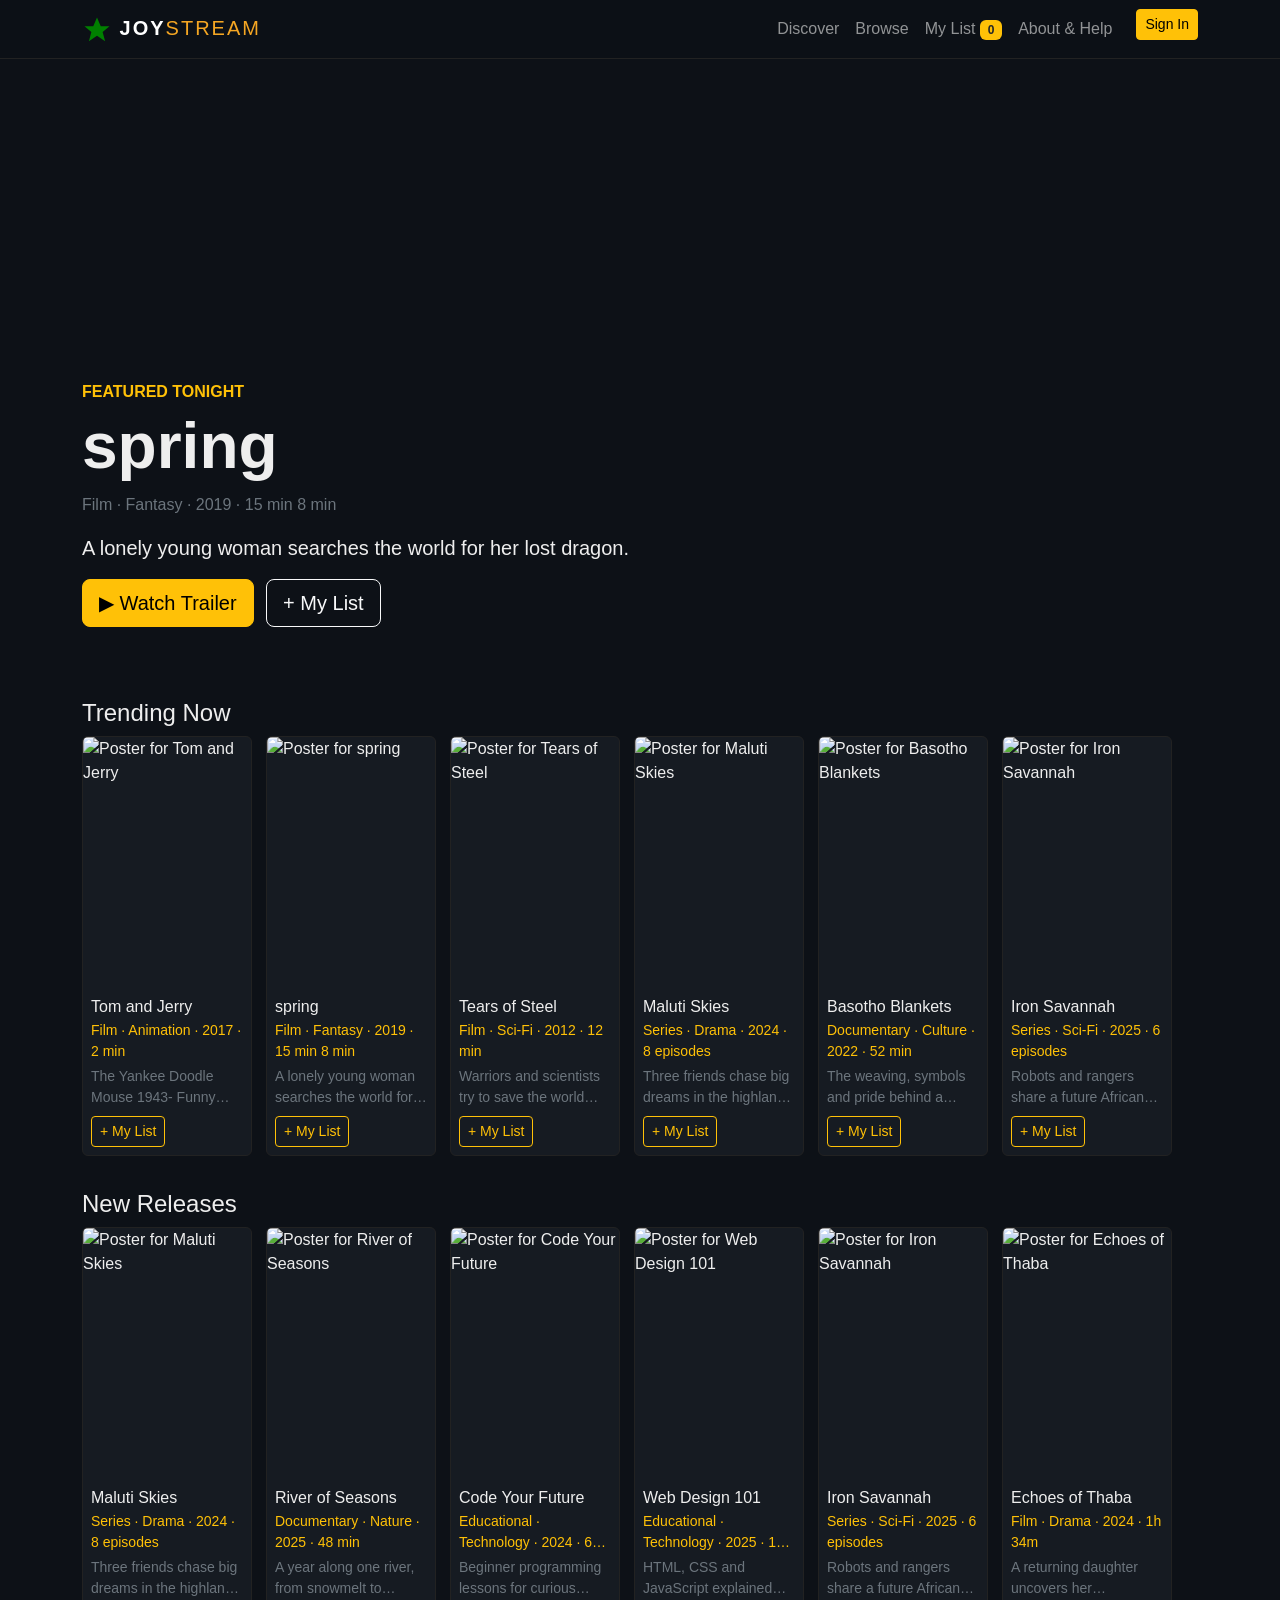
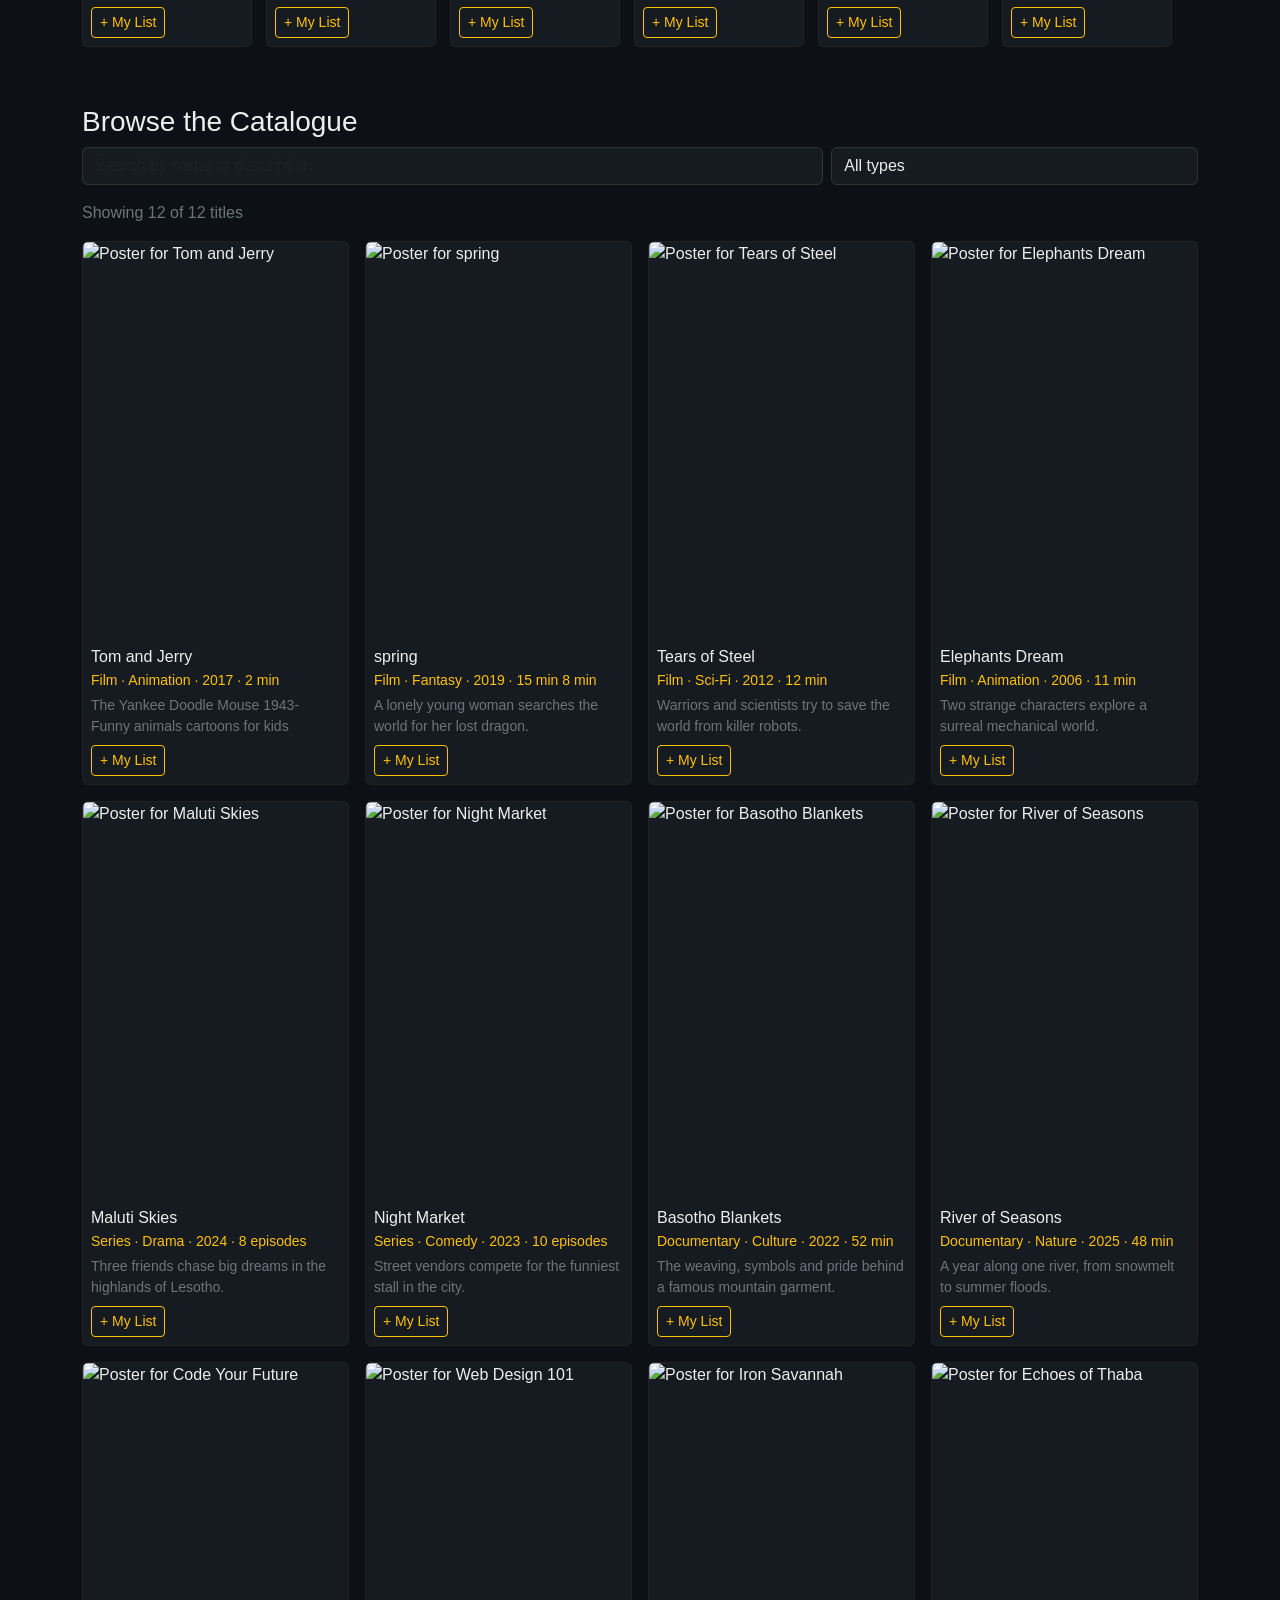
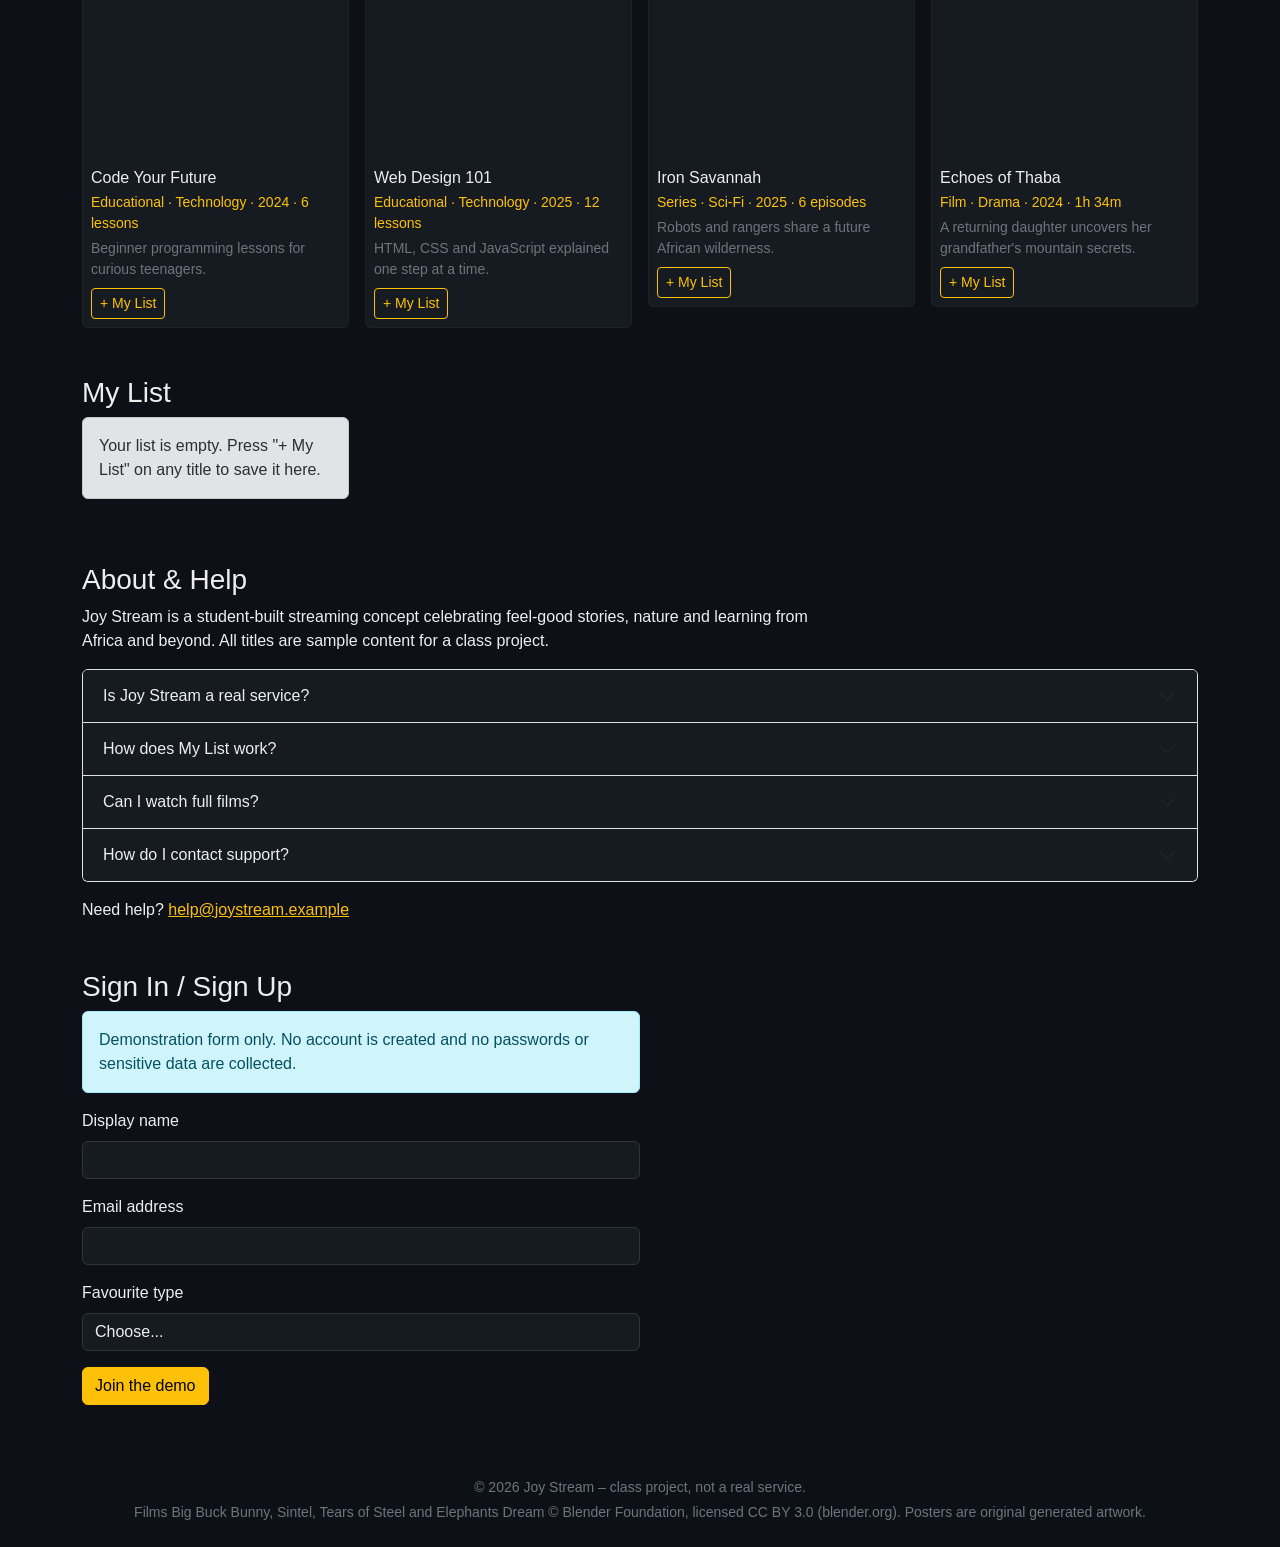
==== index.html @ 735c6363 "Add files via upload" ====
<!DOCTYPE html>
<html lang="en">
<head>
<meta charset="UTF-8">
<meta name="viewport" content="width=device-width, initial-scale=1">
<title>Joy Stream | Stories that spark joy</title>
<link href="https://cdn.jsdelivr.net/npm/bootstrap@5.3.3/dist/css/bootstrap.min.css" rel="stylesheet">
<link rel="stylesheet" href="css/style.css">
</head>
<body>
<header>
<nav class="navbar navbar-expand-lg navbar-dark fixed-top" aria-label="Main">
 <div class="container">
     <a class="navbar-brand logo" href="#home">
        <svg width="30" height="30" viewBox="0 0 24 24" fill="green" aria-hidden="true">
           <path d="M12 2 L15 9 L22 9 L16.5 13.5 L18.5 21 L12 16.5 L5.5 21 L7.5 13.5 L2 9 L9 9 Z"/>   
            </svg>
             JOY<span>STREAM</span>
            </a>
  <button class="navbar-toggler" data-bs-toggle="collapse" data-bs-target="#menu" aria-label="Toggle menu">
    <span class="navbar-toggler-icon"></span></button>
  <div class="collapse navbar-collapse" id="menu">
   <ul class="navbar-nav ms-auto">
    <li class="nav-item"><a class="nav-link" href="#home">Discover</a></li>
    <li class="nav-item"><a class="nav-link" href="#browse">Browse</a></li>
    <li class="nav-item"><a class="nav-link" href="#mylist">My List <span id="count" class="badge bg-warning text-dark">0</span></a></li>
    <li class="nav-item"><a class="nav-link" href="#about">About &amp; Help</a></li>
    <li class="nav-item"><a class="btn btn-warning btn-sm ms-lg-3" href="#signin">Sign In</a></li>
   </ul>
  </div>
 </div>
</nav>
</header>
<main>
<section id="home" class="hero d-flex align-items-end" aria-labelledby="heroTitle">
 <div class="container pb-5">
  <p class="text-warning fw-bold mb-1">FEATURED TONIGHT</p>
  <h1 id="heroTitle" class="display-3 fw-bold"></h1>
  <p id="heroMeta" class="text-secondary"></p>
  <p id="heroDesc" class="lead col-lg-6"></p>
  <button id="heroPlay" class="btn btn-warning btn-lg me-2">&#9654; Watch Trailer</button>
  <button id="heroAdd" class="btn btn-outline-light btn-lg">+ My List</button>
 </div>
</section>
<div class="container">
 <section aria-labelledby="t1" class="mt-4"><h2 id="t1" class="h4">Trending Now</h2><div id="trending" class="scroller"></div></section>
 <section aria-labelledby="t2" class="mt-4"><h2 id="t2" class="h4">New Releases</h2><div id="newest" class="scroller"></div></section>
 <section id="browse" aria-labelledby="t3" class="mt-5">
  <h2 id="t3" class="h3">Browse the Catalogue</h2>
  <div class="row g-2 mb-3">
   <div class="col-md-8"><label for="search" class="visually-hidden">Search titles</label><input id="search" type="search" class="form-control" placeholder="Search by name or description"></div>
   <div class="col-md-4"><label for="type" class="visually-hidden">Content type</label><select id="type" class="form-select"><option value="All">All types</option><option>Film</option><option>Series</option><option>Documentary</option><option>Educational</option></select></div>
  </div>
  <p id="resultInfo" class="text-secondary" aria-live="polite"></p>
  <div id="catalogue" class="row row-cols-2 row-cols-md-3 row-cols-lg-4 g-3"></div>
 </section>
 <section id="mylist" aria-labelledby="t4" class="mt-5"><h2 id="t4" class="h3">My List</h2><div id="listBox" class="row row-cols-2 row-cols-md-3 row-cols-lg-4 g-3"></div></section>
 <section id="about" aria-labelledby="t5" class="mt-5">
  <h2 id="t5" class="h3">About &amp; Help</h2>
  <p class="col-lg-8">Joy Stream is a student-built streaming concept celebrating feel-good stories, nature and learning from Africa and beyond. All titles are sample content for a class project.</p>
  <div id="faq" class="accordion mb-3"><p class="text-secondary" id="faqStatus">Loading help topics&hellip;</p></div>
  <p>Need help? <a class="link-warning" href="mailto:help@joystream.example">help@joystream.example</a></p>
 </section>
 <section id="signin" aria-labelledby="t6" class="mt-5 mb-5">
  <h2 id="t6" class="h3">Sign In / Sign Up</h2>
  <div class="alert alert-info col-lg-6">Demonstration form only. No account is created and no passwords or sensitive data are collected.</div>
  <form id="demoForm" class="col-lg-6" novalidate>
   <div class="mb-3"><label for="name" class="form-label">Display name</label><input id="name" class="form-control" required minlength="3" maxlength="30"><div class="invalid-feedback">Enter at least 3 characters.</div></div>
   <div class="mb-3"><label for="email" class="form-label">Email address</label><input id="email" type="email" class="form-control" required><div class="invalid-feedback">Enter a valid email address.</div></div>
   <div class="mb-3"><label for="fav" class="form-label">Favourite type</label><select id="fav" class="form-select" required><option value="">Choose...</option><option>Film</option><option>Series</option><option>Documentary</option><option>Educational</option></select><div class="invalid-feedback">Please choose one.</div></div>
   <button class="btn btn-warning" type="submit">Join the demo</button>
  </form>
  <div id="formMsg" class="mt-3 col-lg-6" role="status"></div>
 </section>
</div>
</main>
<footer class="text-center text-secondary py-4 small">
 <p class="mb-1">&copy; 2026 Joy Stream &ndash; class project, not a real service.</p>
 <p class="mb-0">Films Big Buck Bunny, Sintel, Tears of Steel and Elephants Dream &copy; Blender Foundation, licensed CC BY 3.0 (blender.org). Posters are original generated artwork.</p>
</footer>
<div class="modal fade" id="titleModal" tabindex="-1" aria-labelledby="mTitle" aria-hidden="true">
 <div class="modal-dialog modal-lg modal-dialog-centered"><div class="modal-content bg-dark text-light">
  <div class="modal-header"><h2 class="modal-title h4" id="mTitle"></h2><button class="btn-close btn-close-white" data-bs-dismiss="modal" aria-label="Close"></button></div>
  <div class="modal-body" id="mBody"></div>
 </div></div>
</div>
<div id="toast" class="alert alert-warning" role="status" aria-live="polite"></div>
<script src="https://cdn.jsdelivr.net/npm/bootstrap@5.3.3/dist/js/bootstrap.bundle.min.js"></script>
<script src="js/data.js"></script>
<script src="js/app.js"></script>
</body>
</html>
---- css/style.css ----
:root{--bg:#0d1117;--card:#161b22;--gold:#f5a623}
html{scroll-behavior:smooth;scroll-padding-top:70px}
body{background:var(--bg);color:#eee;font-family:"Segoe UI",Roboto,sans-serif;margin:0}
.navbar{background:rgba(13,17,23,.95);border-bottom:1px solid #222}
.logo{font-weight:800;letter-spacing:2px}
.logo span{color:var(--gold);font-weight:300}
.nav-link:hover,.nav-link:focus{color:var(--gold)!important}

.hero{min-height:75vh;padding-top:80px;background-image:url('Limkos.JPG'); background-size: cover; background-position: center; background-repeat: no-repeat;}

.scroller{display:flex;gap:14px;overflow-x:auto;padding-bottom:10px}
.scroller .tcard{flex:0 0 170px}
.tcard{background:var(--card);border:1px solid #222;color:#eee;cursor:pointer;transition:transform .2s,border-color .2s}
.tcard:hover,.tcard:focus{transform:scale(1.04);border-color:var(--gold);outline:none}
.tcard p{display:-webkit-box;-webkit-line-clamp:2;-webkit-box-orient:vertical;overflow:hidden}
.tcard img{aspect-ratio:2/3;object-fit:cover}
.form-control,.form-select{background:var(--card);color:#eee;border-color:#333}
.form-control:focus,.form-select:focus{background:var(--card);color:#eee}
.accordion-item,.accordion-button{background:var(--card);color:#eee}
.accordion-button:not(.collapsed){background:#1f2630;color:var(--gold)}
#toast{position:fixed;bottom:20px;left:50%;transform:translateX(-50%);display:none;z-index:2000}
@media(max-width:576px){.hero{min-height:60vh}.display-3{font-size:2.2rem}}
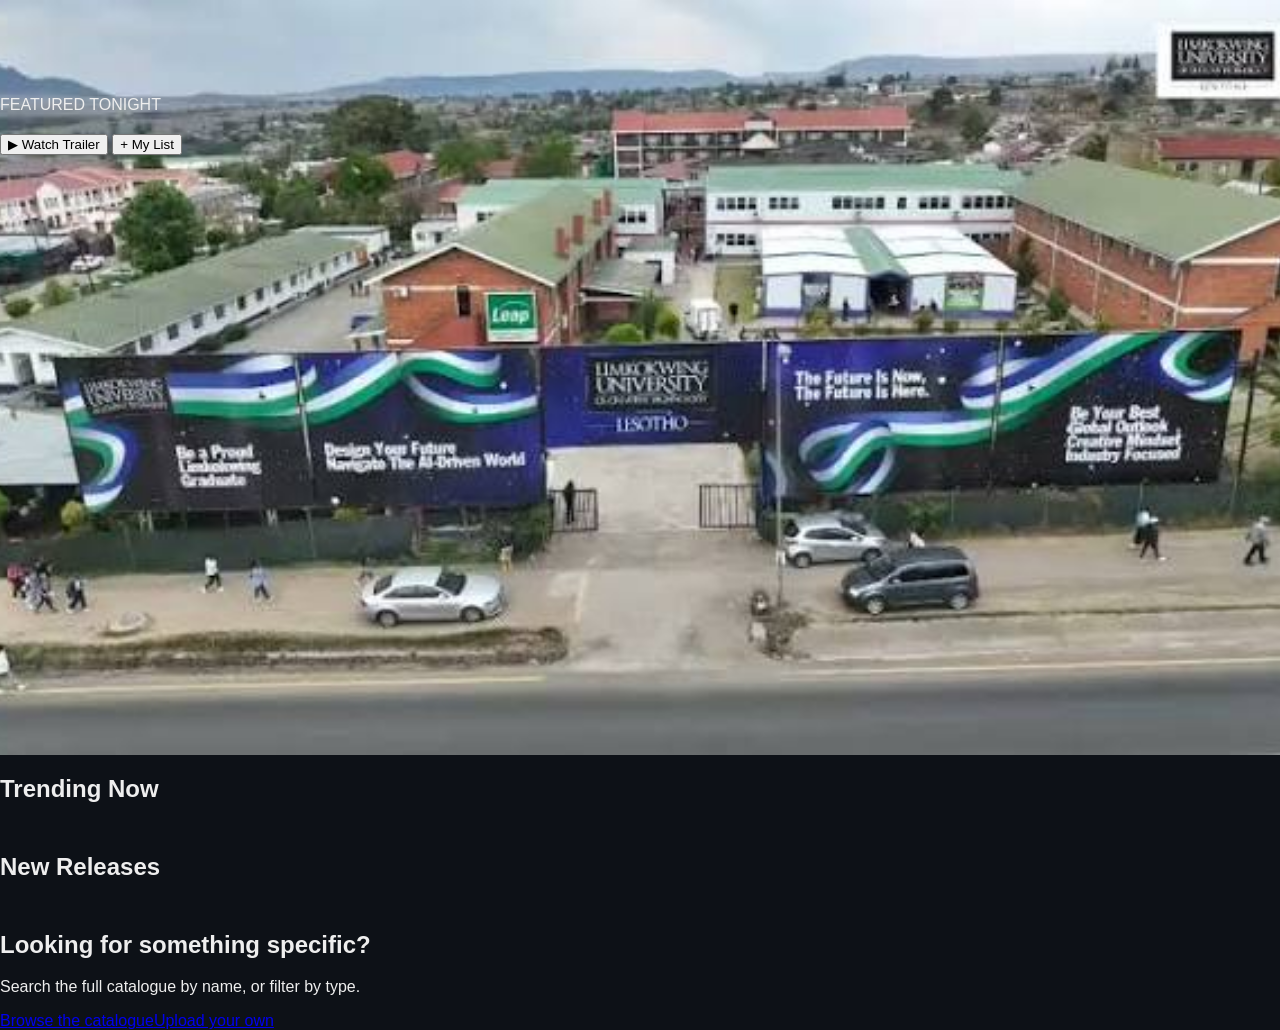
==== commit dfdc292e: "Add files via upload" ====
--- a/index.html
+++ b/index.html
@@ -3,90 +3,38 @@
 <head>
 <meta charset="UTF-8">
 <meta name="viewport" content="width=device-width, initial-scale=1">
-<title>Joy Stream | Stories that spark joy</title>
-<link href="https://cdn.jsdelivr.net/npm/bootstrap@5.3.3/dist/css/bootstrap.min.css" rel="stylesheet">
+<title>Stories that spark joy | Joy Stream</title>
+<link href="vendor/bootstrap.min.css" rel="stylesheet">
 <link rel="stylesheet" href="css/style.css">
 </head>
-<body>
-<header>
-<nav class="navbar navbar-expand-lg navbar-dark fixed-top" aria-label="Main">
+<body data-page="home">
+<header id="siteHeader"></header>
+<main>
+<section class="hero d-flex align-items-end" aria-labelledby="heroTitle">
  <div class="container">
-     <a class="navbar-brand logo" href="#home">
-        <svg width="30" height="30" viewBox="0 0 24 24" fill="green" aria-hidden="true">
-           <path d="M12 2 L15 9 L22 9 L16.5 13.5 L18.5 21 L12 16.5 L5.5 21 L7.5 13.5 L2 9 L9 9 Z"/>   
-            </svg>
-             JOY<span>STREAM</span>
-            </a>
-  <button class="navbar-toggler" data-bs-toggle="collapse" data-bs-target="#menu" aria-label="Toggle menu">
-    <span class="navbar-toggler-icon"></span></button>
-  <div class="collapse navbar-collapse" id="menu">
-   <ul class="navbar-nav ms-auto">
-    <li class="nav-item"><a class="nav-link" href="#home">Discover</a></li>
-    <li class="nav-item"><a class="nav-link" href="#browse">Browse</a></li>
-    <li class="nav-item"><a class="nav-link" href="#mylist">My List <span id="count" class="badge bg-warning text-dark">0</span></a></li>
-    <li class="nav-item"><a class="nav-link" href="#about">About &amp; Help</a></li>
-    <li class="nav-item"><a class="btn btn-warning btn-sm ms-lg-3" href="#signin">Sign In</a></li>
-   </ul>
-  </div>
- </div>
-</nav>
-</header>
-<main>
-<section id="home" class="hero d-flex align-items-end" aria-labelledby="heroTitle">
- <div class="container pb-5">
-  <p class="text-warning fw-bold mb-1">FEATURED TONIGHT</p>
+  <p class="text-accent fw-bold mb-1">FEATURED TONIGHT</p>
   <h1 id="heroTitle" class="display-3 fw-bold"></h1>
-  <p id="heroMeta" class="text-secondary"></p>
+  <p id="heroMeta" class="text-light opacity-75"></p>
   <p id="heroDesc" class="lead col-lg-6"></p>
-  <button id="heroPlay" class="btn btn-warning btn-lg me-2">&#9654; Watch Trailer</button>
-  <button id="heroAdd" class="btn btn-outline-light btn-lg">+ My List</button>
+  <button id="heroPlay" class="btn btn-accent btn-lg me-2 mb-2">&#9654; Watch Trailer</button>
+  <button id="heroAdd" class="btn btn-outline-light btn-lg mb-2">+ My List</button>
  </div>
 </section>
 <div class="container">
- <section aria-labelledby="t1" class="mt-4"><h2 id="t1" class="h4">Trending Now</h2><div id="trending" class="scroller"></div></section>
- <section aria-labelledby="t2" class="mt-4"><h2 id="t2" class="h4">New Releases</h2><div id="newest" class="scroller"></div></section>
- <section id="browse" aria-labelledby="t3" class="mt-5">
-  <h2 id="t3" class="h3">Browse the Catalogue</h2>
-  <div class="row g-2 mb-3">
-   <div class="col-md-8"><label for="search" class="visually-hidden">Search titles</label><input id="search" type="search" class="form-control" placeholder="Search by name or description"></div>
-   <div class="col-md-4"><label for="type" class="visually-hidden">Content type</label><select id="type" class="form-select"><option value="All">All types</option><option>Film</option><option>Series</option><option>Documentary</option><option>Educational</option></select></div>
-  </div>
-  <p id="resultInfo" class="text-secondary" aria-live="polite"></p>
-  <div id="catalogue" class="row row-cols-2 row-cols-md-3 row-cols-lg-4 g-3"></div>
- </section>
- <section id="mylist" aria-labelledby="t4" class="mt-5"><h2 id="t4" class="h3">My List</h2><div id="listBox" class="row row-cols-2 row-cols-md-3 row-cols-lg-4 g-3"></div></section>
- <section id="about" aria-labelledby="t5" class="mt-5">
-  <h2 id="t5" class="h3">About &amp; Help</h2>
-  <p class="col-lg-8">Joy Stream is a student-built streaming concept celebrating feel-good stories, nature and learning from Africa and beyond. All titles are sample content for a class project.</p>
-  <div id="faq" class="accordion mb-3"><p class="text-secondary" id="faqStatus">Loading help topics&hellip;</p></div>
-  <p>Need help? <a class="link-warning" href="mailto:help@joystream.example">help@joystream.example</a></p>
- </section>
- <section id="signin" aria-labelledby="t6" class="mt-5 mb-5">
-  <h2 id="t6" class="h3">Sign In / Sign Up</h2>
-  <div class="alert alert-info col-lg-6">Demonstration form only. No account is created and no passwords or sensitive data are collected.</div>
-  <form id="demoForm" class="col-lg-6" novalidate>
-   <div class="mb-3"><label for="name" class="form-label">Display name</label><input id="name" class="form-control" required minlength="3" maxlength="30"><div class="invalid-feedback">Enter at least 3 characters.</div></div>
-   <div class="mb-3"><label for="email" class="form-label">Email address</label><input id="email" type="email" class="form-control" required><div class="invalid-feedback">Enter a valid email address.</div></div>
-   <div class="mb-3"><label for="fav" class="form-label">Favourite type</label><select id="fav" class="form-select" required><option value="">Choose...</option><option>Film</option><option>Series</option><option>Documentary</option><option>Educational</option></select><div class="invalid-feedback">Please choose one.</div></div>
-   <button class="btn btn-warning" type="submit">Join the demo</button>
-  </form>
-  <div id="formMsg" class="mt-3 col-lg-6" role="status"></div>
+ <section aria-labelledby="t1" class="block"><h2 id="t1" class="h4">Trending Now</h2><div id="trending" class="scroller"></div></section>
+ <section aria-labelledby="t2" class="block"><h2 id="t2" class="h4">New Releases</h2><div id="newest" class="scroller"></div></section>
+ <section class="block text-center" aria-labelledby="t0">
+  <h2 id="t0" class="h4">Looking for something specific?</h2>
+  <p class="text-secondary">Search the full catalogue by name, or filter by type.</p>
+  <a class="btn btn-accent me-2" href="browse.html">Browse the catalogue</a><a class="btn btn-outline-light" href="uploads.html">Upload your own</a>
  </section>
 </div>
 </main>
-<footer class="text-center text-secondary py-4 small">
- <p class="mb-1">&copy; 2026 Joy Stream &ndash; class project, not a real service.</p>
- <p class="mb-0">Films Big Buck Bunny, Sintel, Tears of Steel and Elephants Dream &copy; Blender Foundation, licensed CC BY 3.0 (blender.org). Posters are original generated artwork.</p>
-</footer>
-<div class="modal fade" id="titleModal" tabindex="-1" aria-labelledby="mTitle" aria-hidden="true">
- <div class="modal-dialog modal-lg modal-dialog-centered"><div class="modal-content bg-dark text-light">
-  <div class="modal-header"><h2 class="modal-title h4" id="mTitle"></h2><button class="btn-close btn-close-white" data-bs-dismiss="modal" aria-label="Close"></button></div>
-  <div class="modal-body" id="mBody"></div>
- </div></div>
-</div>
-<div id="toast" class="alert alert-warning" role="status" aria-live="polite"></div>
-<script src="https://cdn.jsdelivr.net/npm/bootstrap@5.3.3/dist/js/bootstrap.bundle.min.js"></script>
+<div id="siteFooter"></div>
+<script src="vendor/bootstrap.bundle.min.js"></script>
 <script src="js/data.js"></script>
+<script src="js/store.js"></script>
+<script src="js/layout.js"></script>
 <script src="js/app.js"></script>
 </body>
 </html>
--- a/css/style.css
+++ b/css/style.css
@@ -6,7 +6,7 @@
 .logo span{color:var(--gold);font-weight:300}
 .nav-link:hover,.nav-link:focus{color:var(--gold)!important}
 
-.hero{min-height:75vh;padding-top:80px;background-image:url('Limkos.JPG'); background-size: cover; background-position: center; background-repeat: no-repeat;}
+.hero{min-height:75vh;padding-top:80px;background-image:url('Limkos.jpg'); background-size: cover; background-position: center; background-repeat: no-repeat;}
 
 .scroller{display:flex;gap:14px;overflow-x:auto;padding-bottom:10px}
 .scroller .tcard{flex:0 0 170px}
